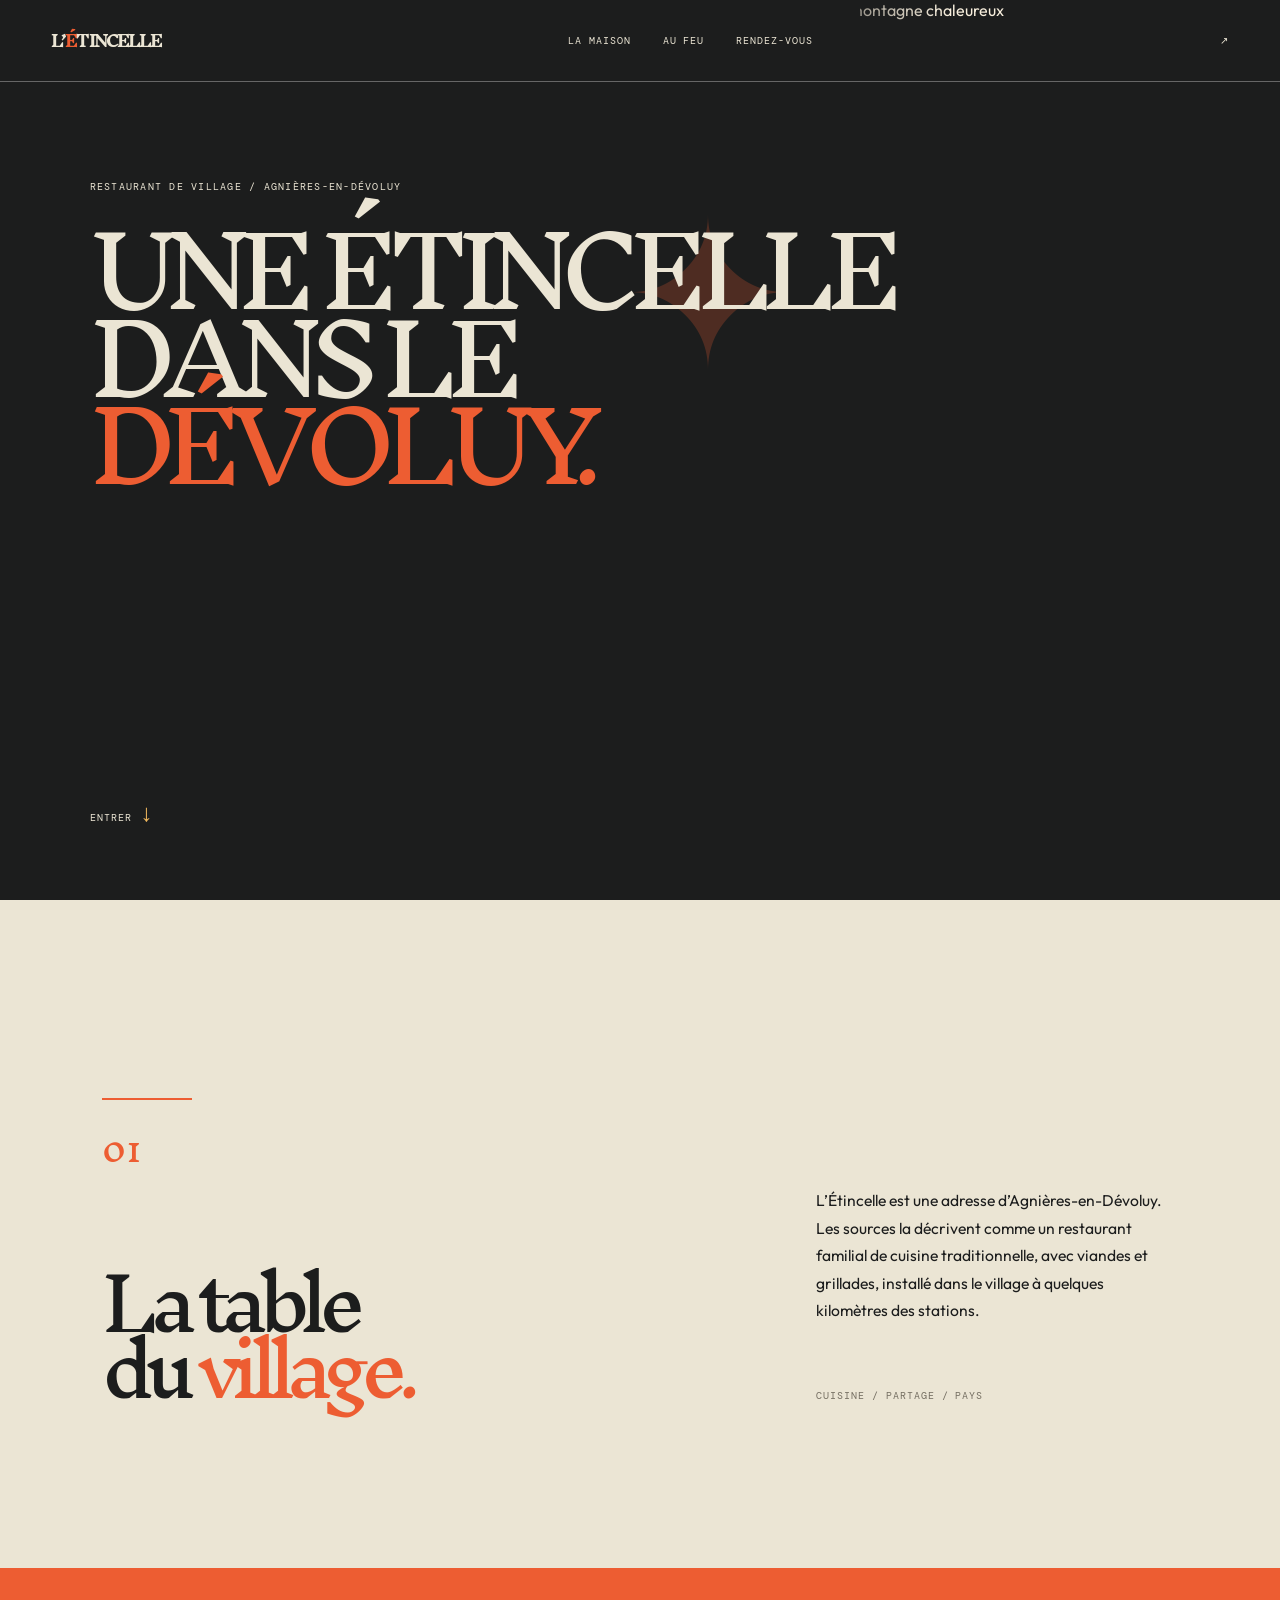
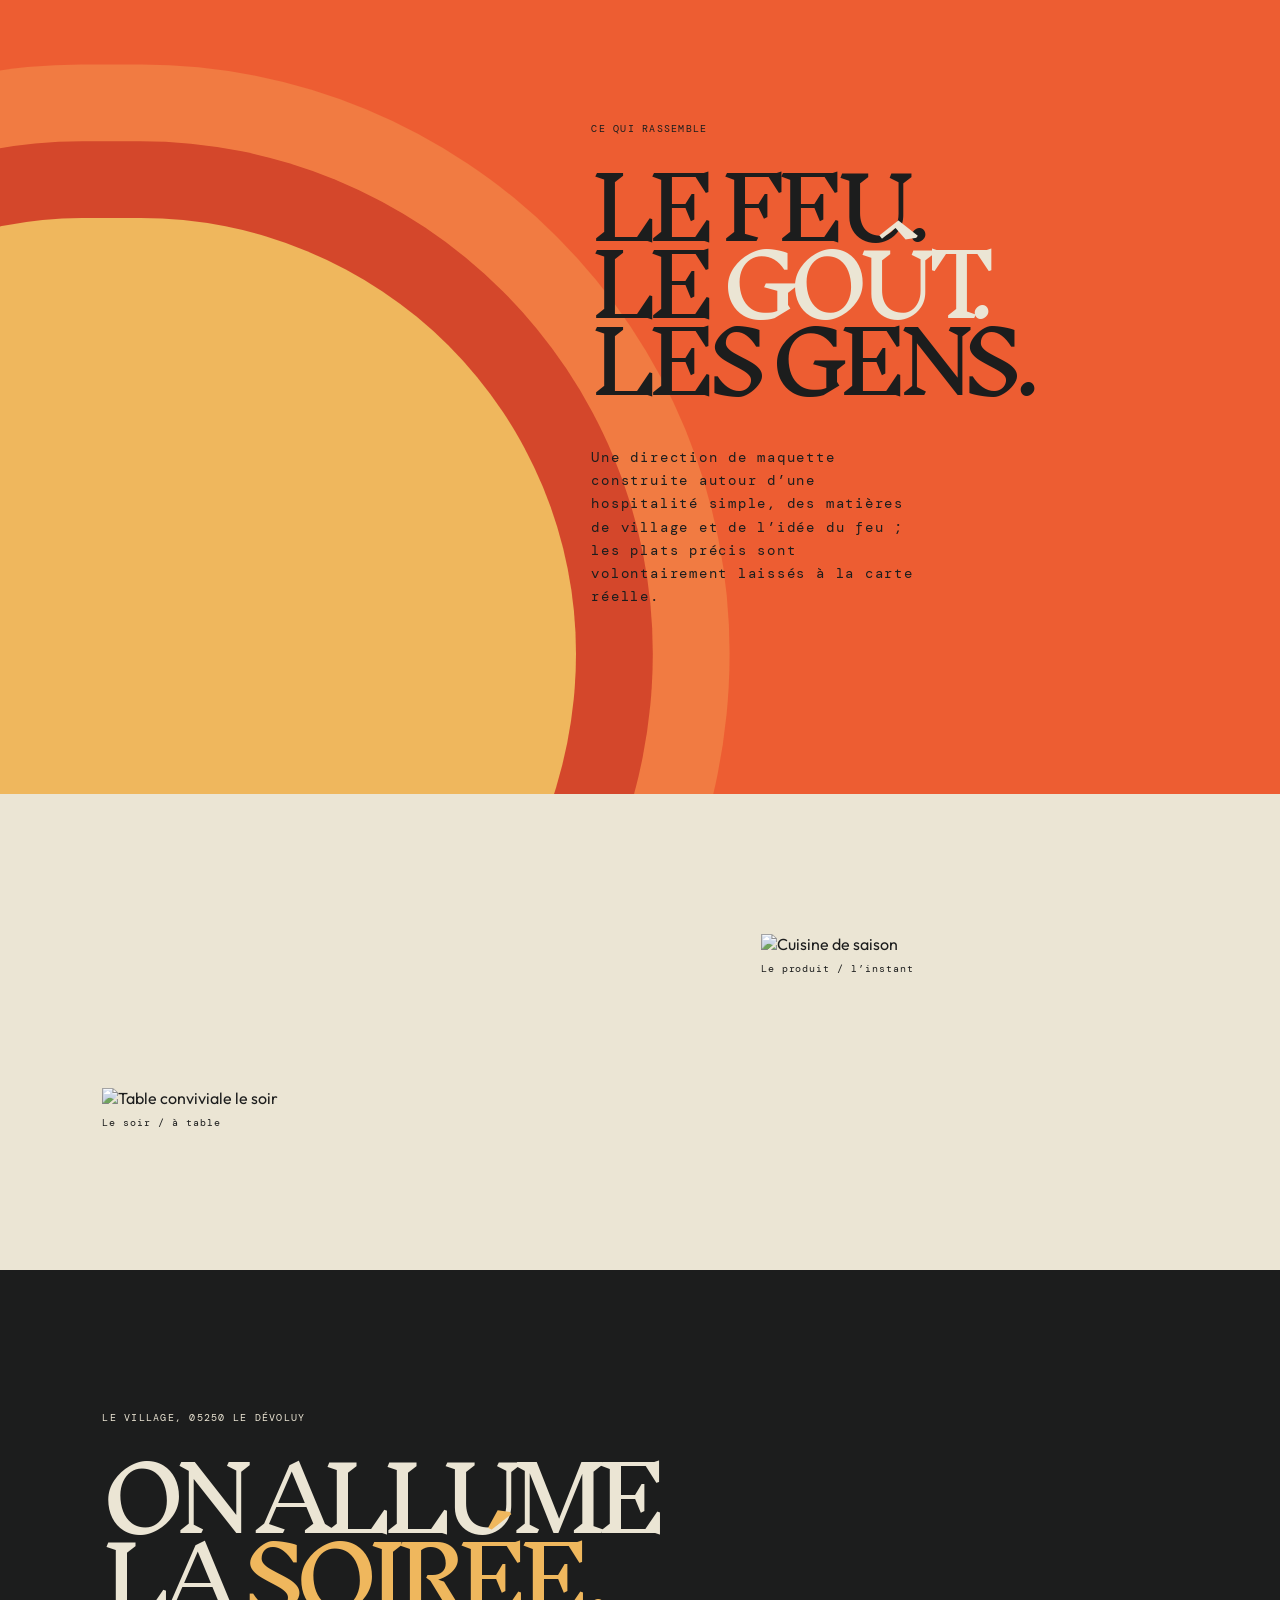
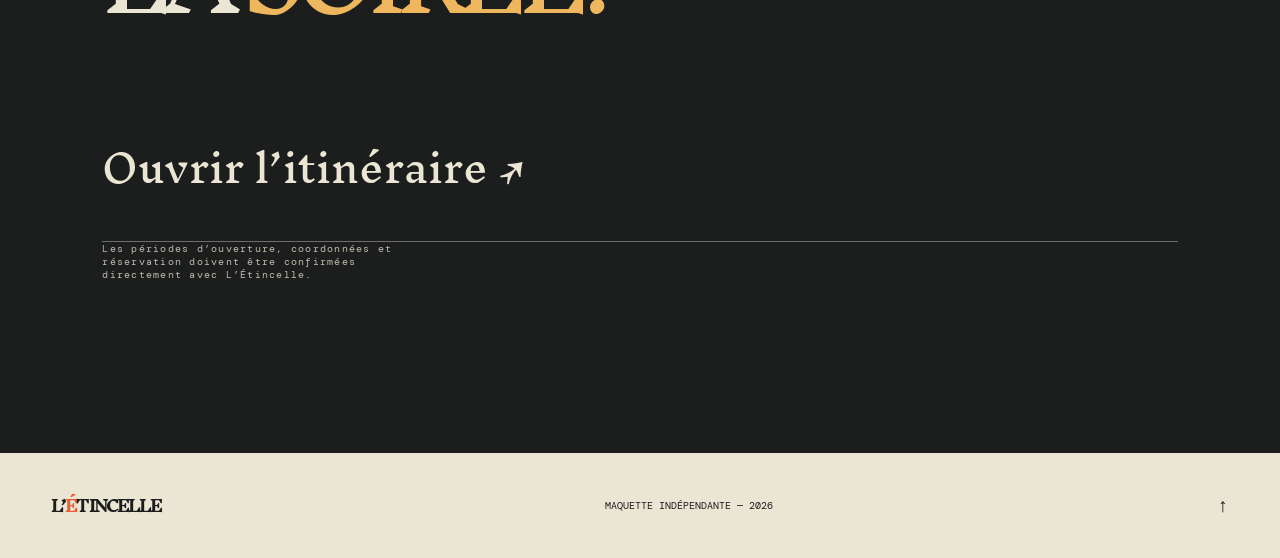
==== index.html @ 437fc4f2 "feat: publish L Etincelle independent showcase" ====
<!doctype html><html lang="fr"><head><meta charset="utf-8"><meta name="viewport" content="width=device-width,initial-scale=1"><meta name="description" content="Maquette indépendante L'Étincelle, Le Dévoluy."><title>L'Étincelle — Le Dévoluy</title><link rel="preconnect" href="https://images.unsplash.com"><link rel="preconnect" href="https://fonts.googleapis.com"><link rel="preconnect" href="https://fonts.gstatic.com" crossorigin><link href="https://fonts.googleapis.com/css2?family=DM+Mono&family=Inknut+Antiqua:wght@400;600;700&family=Outfit:wght@400;500;700&display=swap" rel="stylesheet"><link rel="stylesheet" href="style.css"></head><body><header><a class="logo" href="#top">L’<span>É</span>TINCELLE</a><nav><a href="#maison">La maison</a><a href="#feu">Au feu</a><a href="#rendezvous">Rendez-vous</a></nav><a href="#rendezvous">↗</a></header><main id="top"><section class="hero"><div class="flare" aria-hidden="true">✦</div><p>RESTAURANT DE VILLAGE / AGNIÈRES-EN-DÉVOLUY</p><h1>UNE ÉTINCELLE<br>DANS LE<br><em>DÉVOLUY.</em></h1><figure><img src="https://images.unsplash.com/photo-1541544741938-0af808871cc0?auto=format&fit=crop&w=1800&q=85" alt="Restaurant de montagne chaleureux" fetchpriority="high"></figure><a href="#maison">Entrer <b>↓</b></a></section><section id="maison" class="house"><div><p class="mark">01</p><h2>La table<br>du <em>village.</em></h2></div><div><p>L’Étincelle est une adresse d’Agnières-en-Dévoluy. Les sources la décrivent comme un restaurant familial de cuisine traditionnelle, avec viandes et grillades, installé dans le village à quelques kilomètres des stations.</p><span>CUISINE / PARTAGE / PAYS</span></div></section><section id="feu" class="fire"><div class="fireball" aria-hidden="true"></div><div><p>CE QUI RASSEMBLE</p><h2>LE FEU.<br>LE <em>GOÛT.</em><br>LES GENS.</h2><p>Une direction de maquette construite autour d’une hospitalité simple, des matières de village et de l’idée du feu ; les plats précis sont volontairement laissés à la carte réelle.</p></div></section><section class="images"><figure><img src="https://images.unsplash.com/photo-1515003197210-e0cd71810b5f?auto=format&fit=crop&w=1200&q=80" alt="Table conviviale le soir" loading="lazy"><figcaption>Le soir / à table</figcaption></figure><figure><img src="https://images.unsplash.com/photo-1547592180-85f173990554?auto=format&fit=crop&w=1200&q=80" alt="Cuisine de saison" loading="lazy"><figcaption>Le produit / l’instant</figcaption></figure></section><section id="rendezvous" class="contact"><p>LE VILLAGE, 05250 LE DÉVOLUY</p><h2>ON ALLUME<br>LA <em>SOIRÉE.</em></h2><a href="https://maps.google.com/?q=L%27Etincelle+Le+D%C3%A9voluy" target="_blank" rel="noopener">Ouvrir l’itinéraire ↗</a><p class="note">Les périodes d’ouverture, coordonnées et réservation doivent être confirmées directement avec L’Étincelle.</p></section></main><footer><a class="logo" href="#top">L’<span>É</span>TINCELLE</a><p>MAQUETTE INDÉPENDANTE — 2026</p><a href="#top">↑</a></footer></body></html>
---- style.css ----
:root{--char:#1c1d1d;--cream:#ebe5d4;--ember:#ed5d32;--gold:#efb75d;--smoke:#746e61}*{box-sizing:border-box}html{scroll-behavior:smooth}body{margin:0;color:var(--char);background:var(--cream);font-family:Outfit,sans-serif;overflow-x:hidden}header{height:82px;position:absolute;z-index:2;width:100%;padding:0 4vw;display:flex;align-items:center;justify-content:space-between;color:var(--cream);border-bottom:1px solid #666}.logo{font:700 1rem "Inknut Antiqua",serif;letter-spacing:-.12em;text-decoration:none;color:inherit}.logo span{color:var(--ember)}nav{display:flex;gap:2rem}nav a,header>a:last-child{font:.61rem "DM Mono",monospace;letter-spacing:.1em;text-transform:uppercase;color:inherit;text-decoration:none}.hero{min-height:100vh;background:var(--char);color:var(--cream);padding:20vh 7vw;position:relative;overflow:hidden}.hero>p,.fire>div>p,.contact>p{font:.6rem "DM Mono",monospace;letter-spacing:.13em;margin:0 0 2rem}.hero h1,.house h2,.fire h2,.contact h2{font:400 clamp(3.4rem,7.6vw,8.5rem)/.9 "Inknut Antiqua",serif;letter-spacing:-.12em;margin:0;position:relative;z-index:1}.hero h1 em,.house h2 em,.fire h2 em,.contact h2 em{font-style:normal;color:var(--ember)}.hero figure{margin:0;position:absolute;right:0;bottom:0;width:43%;height:100%;clip-path:polygon(24% 0,100% 0,100% 100%,0 100%)}.hero figure:after{content:"";inset:0;position:absolute;background:linear-gradient(90deg,var(--char),transparent 40%)}.hero img{width:100%;height:100%;object-fit:cover;filter:grayscale(.6) sepia(.2)}.hero>a{position:absolute;bottom:8vh;color:var(--cream);text-decoration:none;font:.65rem "DM Mono",monospace;text-transform:uppercase;letter-spacing:.1em}.hero>a b{font-size:1.5rem;color:var(--gold)}.flare{position:absolute;right:38%;top:18%;font-size:16vw;color:var(--ember);opacity:.24}.house{padding:13vw 8vw;display:grid;grid-template-columns:1.1fr .65fr;gap:8vw}.mark{font:2rem "Inknut Antiqua",serif;color:var(--ember);border-top:2px solid var(--ember);width:90px;padding-top:.5rem}.house h2{font-size:clamp(3.4rem,5.7vw,6.2rem);margin-top:5rem}.house>div:last-child{align-self:end}.house>div:last-child p{font-size:.98rem;line-height:1.75}.house span{font:.6rem "DM Mono",monospace;letter-spacing:.1em;color:var(--smoke);display:block;margin-top:4rem}.fire{background:var(--ember);color:var(--char);min-height:740px;padding:12vw 12vw;display:flex;justify-content:flex-end;position:relative;overflow:hidden}.fire>div:last-child{position:relative;z-index:1;width:55%}.fire h2{font-size:clamp(3.5rem,6.7vw,7.5rem)}.fire h2 em{color:var(--cream)}.fire>div>p:last-child{max-width:340px;font-size:.85rem;line-height:1.7;margin-top:3rem}.fireball{position:absolute;width:70vw;aspect-ratio:1;border-radius:48% 52% 55% 45%;background:var(--gold);left:-25vw;bottom:-25vw;box-shadow:0 0 0 6vw #d4472b,0 0 0 12vw #f17b42}.images{padding:11vw 8vw;display:grid;grid-template-columns:1fr .75fr;gap:8vw;align-items:end}.images figure{margin:0}.images figure:last-child{margin-bottom:12vw}.images img{width:100%;height:34vw;object-fit:cover;filter:saturate(.6)}figcaption{font:.6rem "DM Mono",monospace;letter-spacing:.1em;margin-top:.5rem}.contact{background:var(--char);color:var(--cream);padding:11vw 8vw}.contact h2{font-size:clamp(3.4rem,7vw,8rem)}.contact h2 em{color:var(--gold)}.contact>a{display:block;color:var(--cream);font:400 clamp(1.3rem,3vw,3rem) "Inknut Antiqua",serif;text-decoration:none;border-bottom:1px solid #6d6e6b;padding:1.5rem 0;margin-top:6vw}.note{max-width:300px;color:#bebbae;font-size:.7rem;line-height:1.7;margin:2rem 0 0 auto}footer{display:flex;justify-content:space-between;align-items:center;padding:2rem 4vw;font:.6rem "DM Mono",monospace}footer>a:last-child{color:inherit;text-decoration:none;font-size:1.2rem}@media(max-width:700px){header{height:65px;padding:0 7vw}nav{display:none}.hero{padding:23vh 7vw}.hero h1{font-size:4rem}.hero figure{width:72%;opacity:.65}.flare{right:-8%;top:10%;font-size:35vw}.house{display:block;padding:18vw 7vw}.house h2{font-size:3.8rem;margin-top:3rem}.house>div:last-child{margin-top:5rem}.fire{padding:18vw 7vw;min-height:620px;display:block}.fire>div:last-child{width:100%;position:relative;z-index:1}.fire h2{font-size:4rem}.fireball{width:130vw;left:-75vw;bottom:-12vw}.images{padding:18vw 7vw;gap:4vw}.images img{height:66vw}.contact{padding:18vw 7vw}.contact h2{font-size:3.7rem}.contact>a{margin-top:12vw}.note{margin-left:0}footer{display:block;padding:7vw}footer p{margin:1rem 0}}
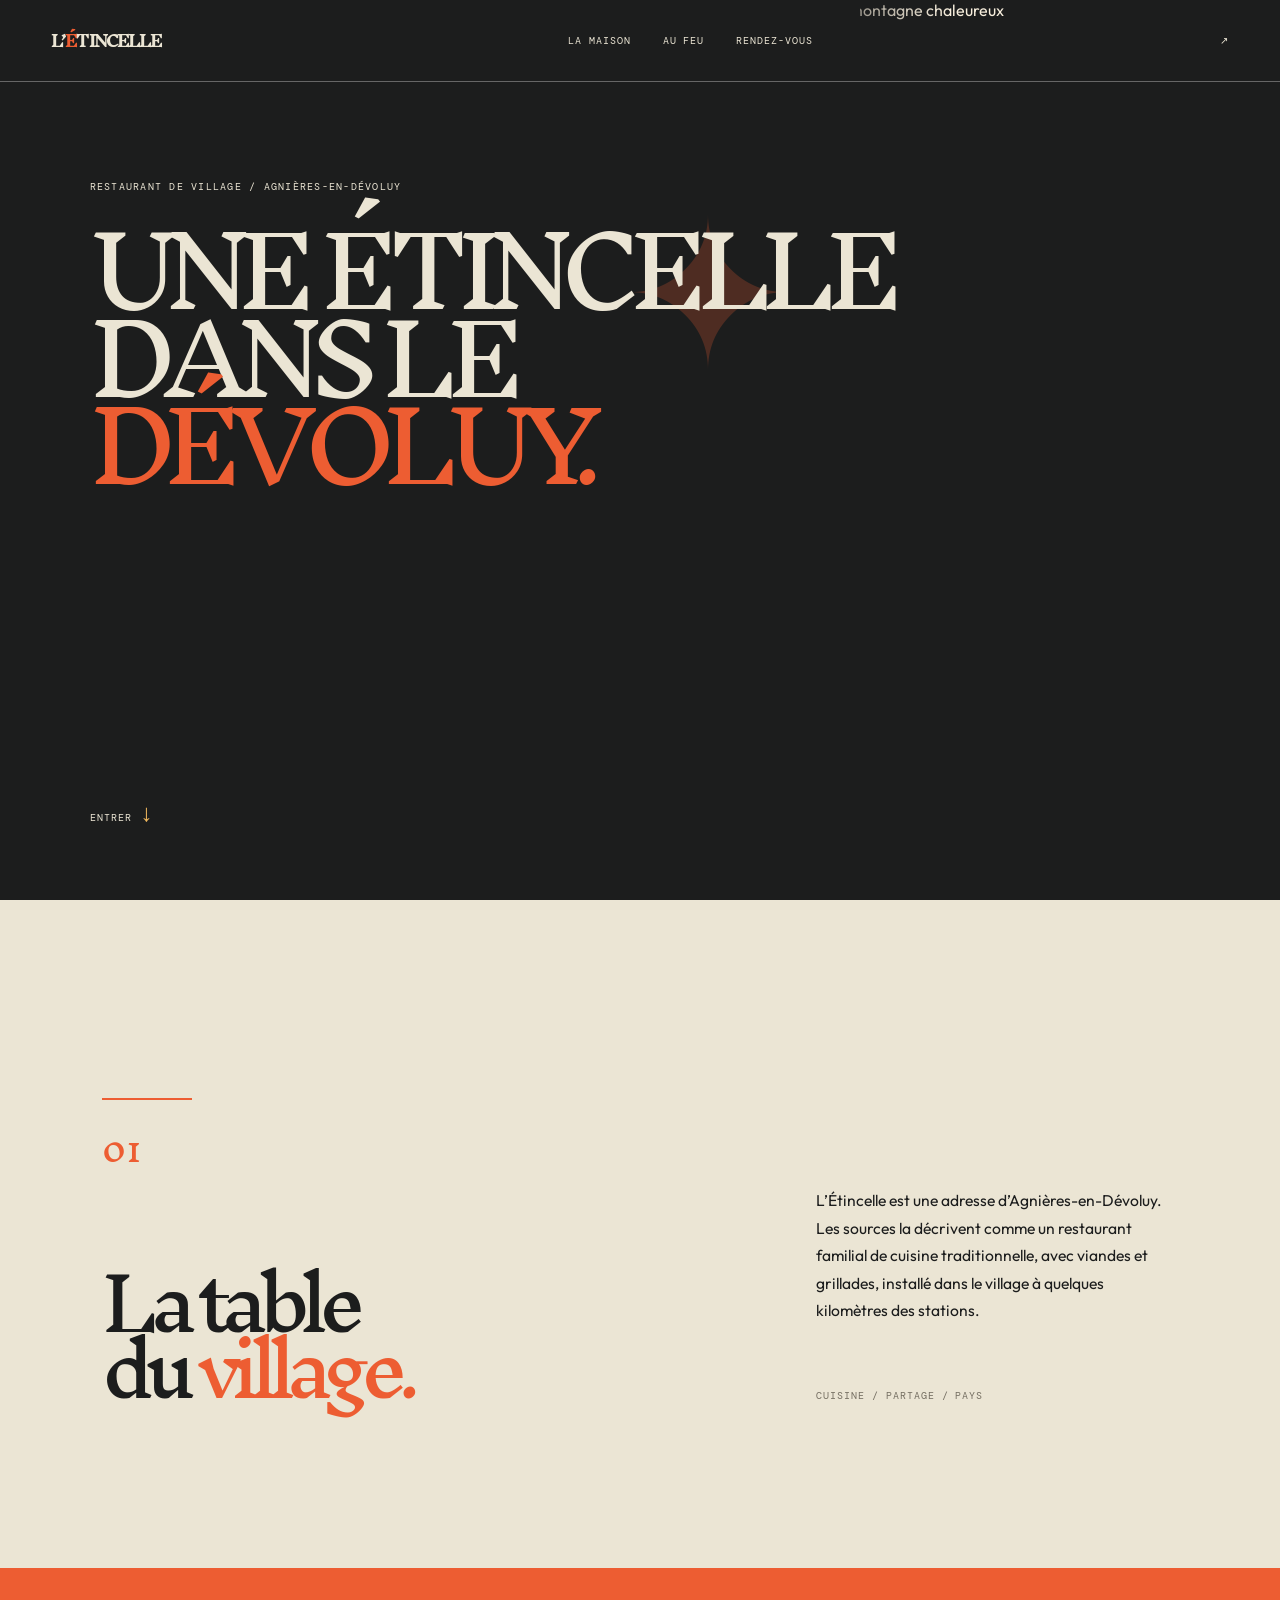
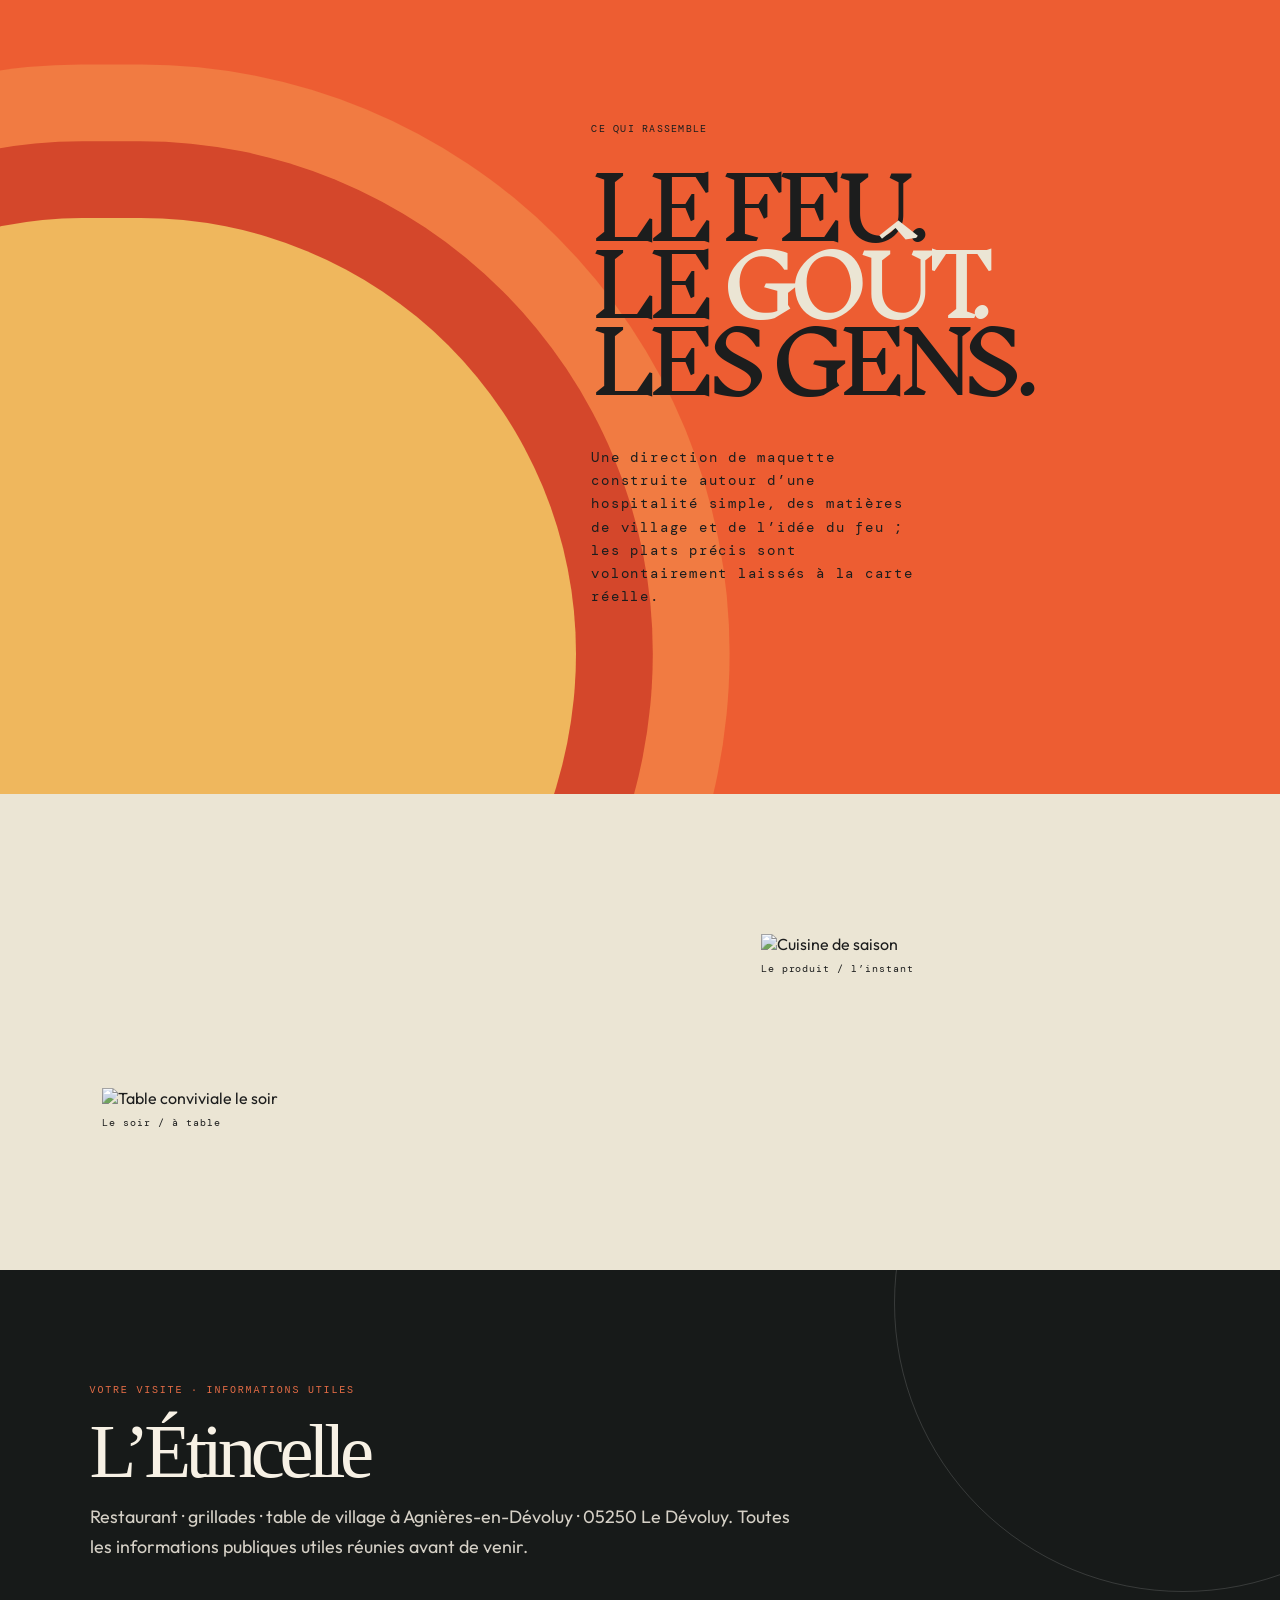
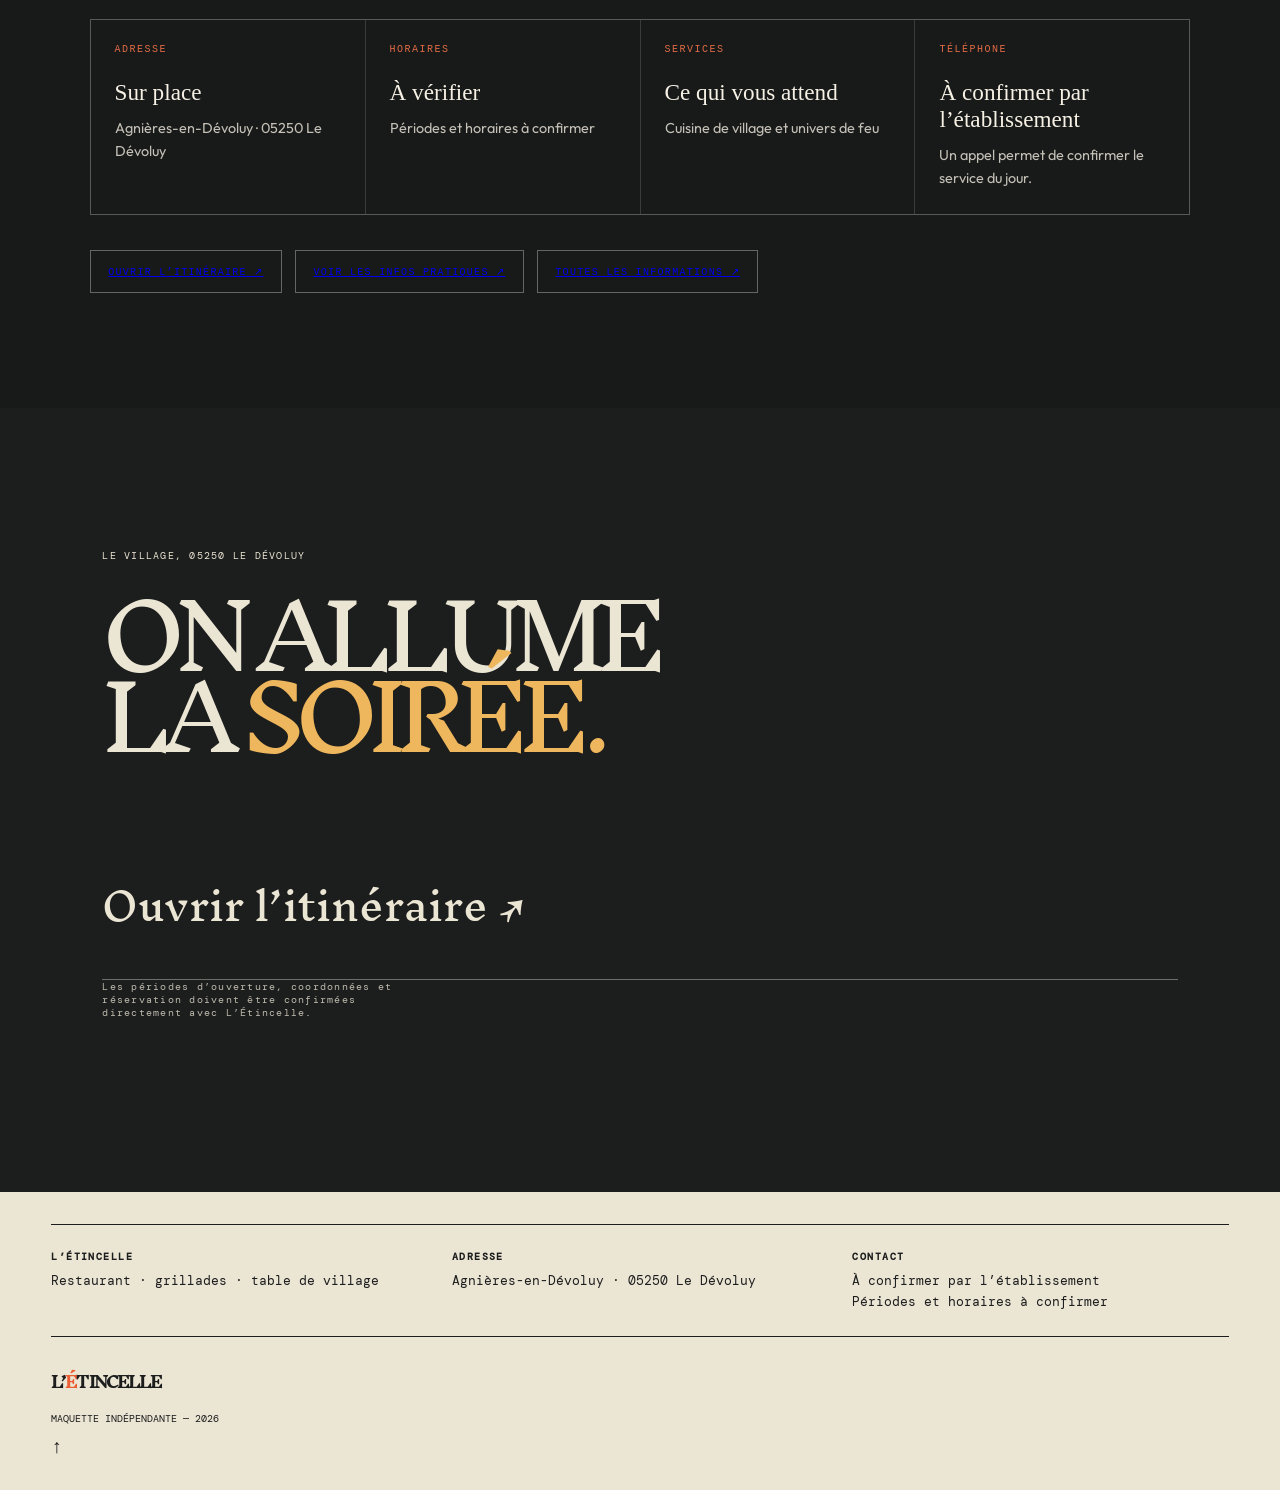
==== commit bb36ed45: "Complete practical information and local footer" ====
--- a/index.html
+++ b/index.html
@@ -1 +1,110 @@
-<!doctype html><html lang="fr"><head><meta charset="utf-8"><meta name="viewport" content="width=device-width,initial-scale=1"><meta name="description" content="Maquette indépendante L'Étincelle, Le Dévoluy."><title>L'Étincelle — Le Dévoluy</title><link rel="preconnect" href="https://images.unsplash.com"><link rel="preconnect" href="https://fonts.googleapis.com"><link rel="preconnect" href="https://fonts.gstatic.com" crossorigin><link href="https://fonts.googleapis.com/css2?family=DM+Mono&family=Inknut+Antiqua:wght@400;600;700&family=Outfit:wght@400;500;700&display=swap" rel="stylesheet"><link rel="stylesheet" href="style.css"></head><body><header><a class="logo" href="#top">L’<span>É</span>TINCELLE</a><nav><a href="#maison">La maison</a><a href="#feu">Au feu</a><a href="#rendezvous">Rendez-vous</a></nav><a href="#rendezvous">↗</a></header><main id="top"><section class="hero"><div class="flare" aria-hidden="true">✦</div><p>RESTAURANT DE VILLAGE / AGNIÈRES-EN-DÉVOLUY</p><h1>UNE ÉTINCELLE<br>DANS LE<br><em>DÉVOLUY.</em></h1><figure><img src="https://images.unsplash.com/photo-1541544741938-0af808871cc0?auto=format&fit=crop&w=1800&q=85" alt="Restaurant de montagne chaleureux" fetchpriority="high"></figure><a href="#maison">Entrer <b>↓</b></a></section><section id="maison" class="house"><div><p class="mark">01</p><h2>La table<br>du <em>village.</em></h2></div><div><p>L’Étincelle est une adresse d’Agnières-en-Dévoluy. Les sources la décrivent comme un restaurant familial de cuisine traditionnelle, avec viandes et grillades, installé dans le village à quelques kilomètres des stations.</p><span>CUISINE / PARTAGE / PAYS</span></div></section><section id="feu" class="fire"><div class="fireball" aria-hidden="true"></div><div><p>CE QUI RASSEMBLE</p><h2>LE FEU.<br>LE <em>GOÛT.</em><br>LES GENS.</h2><p>Une direction de maquette construite autour d’une hospitalité simple, des matières de village et de l’idée du feu ; les plats précis sont volontairement laissés à la carte réelle.</p></div></section><section class="images"><figure><img src="https://images.unsplash.com/photo-1515003197210-e0cd71810b5f?auto=format&fit=crop&w=1200&q=80" alt="Table conviviale le soir" loading="lazy"><figcaption>Le soir / à table</figcaption></figure><figure><img src="https://images.unsplash.com/photo-1547592180-85f173990554?auto=format&fit=crop&w=1200&q=80" alt="Cuisine de saison" loading="lazy"><figcaption>Le produit / l’instant</figcaption></figure></section><section id="rendezvous" class="contact"><p>LE VILLAGE, 05250 LE DÉVOLUY</p><h2>ON ALLUME<br>LA <em>SOIRÉE.</em></h2><a href="https://maps.google.com/?q=L%27Etincelle+Le+D%C3%A9voluy" target="_blank" rel="noopener">Ouvrir l’itinéraire ↗</a><p class="note">Les périodes d’ouverture, coordonnées et réservation doivent être confirmées directement avec L’Étincelle.</p></section></main><footer><a class="logo" href="#top">L’<span>É</span>TINCELLE</a><p>MAQUETTE INDÉPENDANTE — 2026</p><a href="#top">↑</a></footer></body></html>
+<!doctype html>
+<html lang="fr">
+  <head>
+    <meta charset="utf-8" />
+    <meta name="viewport" content="width=device-width,initial-scale=1" />
+    <meta
+      name="description"
+      content="Maquette indépendante L'Étincelle, Le Dévoluy."
+    />
+    <title>L'Étincelle — Le Dévoluy</title>
+    <link rel="preconnect" href="https://images.unsplash.com" />
+    <link rel="preconnect" href="https://fonts.googleapis.com" />
+    <link rel="preconnect" href="https://fonts.gstatic.com" crossorigin />
+    <link
+      href="https://fonts.googleapis.com/css2?family=DM+Mono&family=Inknut+Antiqua:wght@400;600;700&family=Outfit:wght@400;500;700&display=swap"
+      rel="stylesheet"
+    />
+    <link rel="stylesheet" href="style.css" />
+  </head>
+  <body>
+    <header>
+      <a class="logo" href="#top">L’<span>É</span>TINCELLE</a>
+      <nav>
+        <a href="#maison">La maison</a><a href="#feu">Au feu</a
+        ><a href="#rendezvous">Rendez-vous</a>
+      </nav>
+      <a href="#rendezvous">↗</a>
+    </header>
+    <main id="top">
+      <section class="hero">
+        <div class="flare" aria-hidden="true">✦</div>
+        <p>RESTAURANT DE VILLAGE / AGNIÈRES-EN-DÉVOLUY</p>
+        <h1>UNE ÉTINCELLE<br />DANS LE<br /><em>DÉVOLUY.</em></h1>
+        <figure>
+          <img
+            src="https://images.unsplash.com/photo-1541544741938-0af808871cc0?auto=format&fit=crop&w=1800&q=85"
+            alt="Restaurant de montagne chaleureux"
+            fetchpriority="high"
+          />
+        </figure>
+        <a href="#maison">Entrer <b>↓</b></a>
+      </section>
+      <section id="maison" class="house">
+        <div>
+          <p class="mark">01</p>
+          <h2>La table<br />du <em>village.</em></h2>
+        </div>
+        <div>
+          <p>
+            L’Étincelle est une adresse d’Agnières-en-Dévoluy. Les sources la
+            décrivent comme un restaurant familial de cuisine traditionnelle,
+            avec viandes et grillades, installé dans le village à quelques
+            kilomètres des stations.
+          </p>
+          <span>CUISINE / PARTAGE / PAYS</span>
+        </div>
+      </section>
+      <section id="feu" class="fire">
+        <div class="fireball" aria-hidden="true"></div>
+        <div>
+          <p>CE QUI RASSEMBLE</p>
+          <h2>LE FEU.<br />LE <em>GOÛT.</em><br />LES GENS.</h2>
+          <p>
+            Une direction de maquette construite autour d’une hospitalité
+            simple, des matières de village et de l’idée du feu ; les plats
+            précis sont volontairement laissés à la carte réelle.
+          </p>
+        </div>
+      </section>
+      <section class="images">
+        <figure>
+          <img
+            src="https://images.unsplash.com/photo-1515003197210-e0cd71810b5f?auto=format&fit=crop&w=1200&q=80"
+            alt="Table conviviale le soir"
+            loading="lazy"
+          />
+          <figcaption>Le soir / à table</figcaption>
+        </figure>
+        <figure>
+          <img
+            src="https://images.unsplash.com/photo-1547592180-85f173990554?auto=format&fit=crop&w=1200&q=80"
+            alt="Cuisine de saison"
+            loading="lazy"
+          />
+          <figcaption>Le produit / l’instant</figcaption>
+        </figure>
+      </section>
+      <section id="rendezvous" class="contact">
+        <p>LE VILLAGE, 05250 LE DÉVOLUY</p>
+        <h2>ON ALLUME<br />LA <em>SOIRÉE.</em></h2>
+        <a
+          href="https://maps.google.com/?q=L%27Etincelle+Le+D%C3%A9voluy"
+          target="_blank"
+          rel="noopener"
+          >Ouvrir l’itinéraire ↗</a
+        >
+        <p class="note">
+          Les périodes d’ouverture, coordonnées et réservation doivent être
+          confirmées directement avec L’Étincelle.
+        </p>
+      </section>
+    </main>
+    <footer>
+      <a class="logo" href="#top">L’<span>É</span>TINCELLE</a>
+      <p>MAQUETTE INDÉPENDANTE — 2026</p>
+      <a href="#top">↑</a>
+    </footer>
+<script src="site-enhance.js"></script>
+</body>
+</html>
--- a/style.css
+++ b/style.css
@@ -1 +1,586 @@
-:root{--char:#1c1d1d;--cream:#ebe5d4;--ember:#ed5d32;--gold:#efb75d;--smoke:#746e61}*{box-sizing:border-box}html{scroll-behavior:smooth}body{margin:0;color:var(--char);background:var(--cream);font-family:Outfit,sans-serif;overflow-x:hidden}header{height:82px;position:absolute;z-index:2;width:100%;padding:0 4vw;display:flex;align-items:center;justify-content:space-between;color:var(--cream);border-bottom:1px solid #666}.logo{font:700 1rem "Inknut Antiqua",serif;letter-spacing:-.12em;text-decoration:none;color:inherit}.logo span{color:var(--ember)}nav{display:flex;gap:2rem}nav a,header>a:last-child{font:.61rem "DM Mono",monospace;letter-spacing:.1em;text-transform:uppercase;color:inherit;text-decoration:none}.hero{min-height:100vh;background:var(--char);color:var(--cream);padding:20vh 7vw;position:relative;overflow:hidden}.hero>p,.fire>div>p,.contact>p{font:.6rem "DM Mono",monospace;letter-spacing:.13em;margin:0 0 2rem}.hero h1,.house h2,.fire h2,.contact h2{font:400 clamp(3.4rem,7.6vw,8.5rem)/.9 "Inknut Antiqua",serif;letter-spacing:-.12em;margin:0;position:relative;z-index:1}.hero h1 em,.house h2 em,.fire h2 em,.contact h2 em{font-style:normal;color:var(--ember)}.hero figure{margin:0;position:absolute;right:0;bottom:0;width:43%;height:100%;clip-path:polygon(24% 0,100% 0,100% 100%,0 100%)}.hero figure:after{content:"";inset:0;position:absolute;background:linear-gradient(90deg,var(--char),transparent 40%)}.hero img{width:100%;height:100%;object-fit:cover;filter:grayscale(.6) sepia(.2)}.hero>a{position:absolute;bottom:8vh;color:var(--cream);text-decoration:none;font:.65rem "DM Mono",monospace;text-transform:uppercase;letter-spacing:.1em}.hero>a b{font-size:1.5rem;color:var(--gold)}.flare{position:absolute;right:38%;top:18%;font-size:16vw;color:var(--ember);opacity:.24}.house{padding:13vw 8vw;display:grid;grid-template-columns:1.1fr .65fr;gap:8vw}.mark{font:2rem "Inknut Antiqua",serif;color:var(--ember);border-top:2px solid var(--ember);width:90px;padding-top:.5rem}.house h2{font-size:clamp(3.4rem,5.7vw,6.2rem);margin-top:5rem}.house>div:last-child{align-self:end}.house>div:last-child p{font-size:.98rem;line-height:1.75}.house span{font:.6rem "DM Mono",monospace;letter-spacing:.1em;color:var(--smoke);display:block;margin-top:4rem}.fire{background:var(--ember);color:var(--char);min-height:740px;padding:12vw 12vw;display:flex;justify-content:flex-end;position:relative;overflow:hidden}.fire>div:last-child{position:relative;z-index:1;width:55%}.fire h2{font-size:clamp(3.5rem,6.7vw,7.5rem)}.fire h2 em{color:var(--cream)}.fire>div>p:last-child{max-width:340px;font-size:.85rem;line-height:1.7;margin-top:3rem}.fireball{position:absolute;width:70vw;aspect-ratio:1;border-radius:48% 52% 55% 45%;background:var(--gold);left:-25vw;bottom:-25vw;box-shadow:0 0 0 6vw #d4472b,0 0 0 12vw #f17b42}.images{padding:11vw 8vw;display:grid;grid-template-columns:1fr .75fr;gap:8vw;align-items:end}.images figure{margin:0}.images figure:last-child{margin-bottom:12vw}.images img{width:100%;height:34vw;object-fit:cover;filter:saturate(.6)}figcaption{font:.6rem "DM Mono",monospace;letter-spacing:.1em;margin-top:.5rem}.contact{background:var(--char);color:var(--cream);padding:11vw 8vw}.contact h2{font-size:clamp(3.4rem,7vw,8rem)}.contact h2 em{color:var(--gold)}.contact>a{display:block;color:var(--cream);font:400 clamp(1.3rem,3vw,3rem) "Inknut Antiqua",serif;text-decoration:none;border-bottom:1px solid #6d6e6b;padding:1.5rem 0;margin-top:6vw}.note{max-width:300px;color:#bebbae;font-size:.7rem;line-height:1.7;margin:2rem 0 0 auto}footer{display:flex;justify-content:space-between;align-items:center;padding:2rem 4vw;font:.6rem "DM Mono",monospace}footer>a:last-child{color:inherit;text-decoration:none;font-size:1.2rem}@media(max-width:700px){header{height:65px;padding:0 7vw}nav{display:none}.hero{padding:23vh 7vw}.hero h1{font-size:4rem}.hero figure{width:72%;opacity:.65}.flare{right:-8%;top:10%;font-size:35vw}.house{display:block;padding:18vw 7vw}.house h2{font-size:3.8rem;margin-top:3rem}.house>div:last-child{margin-top:5rem}.fire{padding:18vw 7vw;min-height:620px;display:block}.fire>div:last-child{width:100%;position:relative;z-index:1}.fire h2{font-size:4rem}.fireball{width:130vw;left:-75vw;bottom:-12vw}.images{padding:18vw 7vw;gap:4vw}.images img{height:66vw}.contact{padding:18vw 7vw}.contact h2{font-size:3.7rem}.contact>a{margin-top:12vw}.note{margin-left:0}footer{display:block;padding:7vw}footer p{margin:1rem 0}}
+:root {
+  --char: #1c1d1d;
+  --cream: #ebe5d4;
+  --ember: #ed5d32;
+  --gold: #efb75d;
+  --smoke: #746e61;
+}
+* {
+  box-sizing: border-box;
+}
+html {
+  scroll-behavior: smooth;
+}
+body {
+  margin: 0;
+  color: var(--char);
+  background: var(--cream);
+  font-family: Outfit, sans-serif;
+  overflow-x: hidden;
+}
+header {
+  height: 82px;
+  position: absolute;
+  z-index: 2;
+  width: 100%;
+  padding: 0 4vw;
+  display: flex;
+  align-items: center;
+  justify-content: space-between;
+  color: var(--cream);
+  border-bottom: 1px solid #666;
+}
+.logo {
+  font:
+    700 1rem "Inknut Antiqua",
+    serif;
+  letter-spacing: -0.12em;
+  text-decoration: none;
+  color: inherit;
+}
+.logo span {
+  color: var(--ember);
+}
+nav {
+  display: flex;
+  gap: 2rem;
+}
+nav a,
+header > a:last-child {
+  font:
+    0.61rem "DM Mono",
+    monospace;
+  letter-spacing: 0.1em;
+  text-transform: uppercase;
+  color: inherit;
+  text-decoration: none;
+}
+.hero {
+  min-height: 100vh;
+  background: var(--char);
+  color: var(--cream);
+  padding: 20vh 7vw;
+  position: relative;
+  overflow: hidden;
+}
+.hero > p,
+.fire > div > p,
+.contact > p {
+  font:
+    0.6rem "DM Mono",
+    monospace;
+  letter-spacing: 0.13em;
+  margin: 0 0 2rem;
+}
+.hero h1,
+.house h2,
+.fire h2,
+.contact h2 {
+  font:
+    400 clamp(3.4rem, 7.6vw, 8.5rem)/0.9 "Inknut Antiqua",
+    serif;
+  letter-spacing: -0.12em;
+  margin: 0;
+  position: relative;
+  z-index: 1;
+}
+.hero h1 em,
+.house h2 em,
+.fire h2 em,
+.contact h2 em {
+  font-style: normal;
+  color: var(--ember);
+}
+.hero figure {
+  margin: 0;
+  position: absolute;
+  right: 0;
+  bottom: 0;
+  width: 43%;
+  height: 100%;
+  clip-path: polygon(24% 0, 100% 0, 100% 100%, 0 100%);
+}
+.hero figure:after {
+  content: "";
+  inset: 0;
+  position: absolute;
+  background: linear-gradient(90deg, var(--char), transparent 40%);
+}
+.hero img {
+  width: 100%;
+  height: 100%;
+  object-fit: cover;
+  filter: grayscale(0.6) sepia(0.2);
+}
+.hero > a {
+  position: absolute;
+  bottom: 8vh;
+  color: var(--cream);
+  text-decoration: none;
+  font:
+    0.65rem "DM Mono",
+    monospace;
+  text-transform: uppercase;
+  letter-spacing: 0.1em;
+}
+.hero > a b {
+  font-size: 1.5rem;
+  color: var(--gold);
+}
+.flare {
+  position: absolute;
+  right: 38%;
+  top: 18%;
+  font-size: 16vw;
+  color: var(--ember);
+  opacity: 0.24;
+}
+.house {
+  padding: 13vw 8vw;
+  display: grid;
+  grid-template-columns: 1.1fr 0.65fr;
+  gap: 8vw;
+}
+.mark {
+  font:
+    2rem "Inknut Antiqua",
+    serif;
+  color: var(--ember);
+  border-top: 2px solid var(--ember);
+  width: 90px;
+  padding-top: 0.5rem;
+}
+.house h2 {
+  font-size: clamp(3.4rem, 5.7vw, 6.2rem);
+  margin-top: 5rem;
+}
+.house > div:last-child {
+  align-self: end;
+}
+.house > div:last-child p {
+  font-size: 0.98rem;
+  line-height: 1.75;
+}
+.house span {
+  font:
+    0.6rem "DM Mono",
+    monospace;
+  letter-spacing: 0.1em;
+  color: var(--smoke);
+  display: block;
+  margin-top: 4rem;
+}
+.fire {
+  background: var(--ember);
+  color: var(--char);
+  min-height: 740px;
+  padding: 12vw 12vw;
+  display: flex;
+  justify-content: flex-end;
+  position: relative;
+  overflow: hidden;
+}
+.fire > div:last-child {
+  position: relative;
+  z-index: 1;
+  width: 55%;
+}
+.fire h2 {
+  font-size: clamp(3.5rem, 6.7vw, 7.5rem);
+}
+.fire h2 em {
+  color: var(--cream);
+}
+.fire > div > p:last-child {
+  max-width: 340px;
+  font-size: 0.85rem;
+  line-height: 1.7;
+  margin-top: 3rem;
+}
+.fireball {
+  position: absolute;
+  width: 70vw;
+  aspect-ratio: 1;
+  border-radius: 48% 52% 55% 45%;
+  background: var(--gold);
+  left: -25vw;
+  bottom: -25vw;
+  box-shadow:
+    0 0 0 6vw #d4472b,
+    0 0 0 12vw #f17b42;
+}
+.images {
+  padding: 11vw 8vw;
+  display: grid;
+  grid-template-columns: 1fr 0.75fr;
+  gap: 8vw;
+  align-items: end;
+}
+.images figure {
+  margin: 0;
+}
+.images figure:last-child {
+  margin-bottom: 12vw;
+}
+.images img {
+  width: 100%;
+  height: 34vw;
+  object-fit: cover;
+  filter: saturate(0.6);
+}
+figcaption {
+  font:
+    0.6rem "DM Mono",
+    monospace;
+  letter-spacing: 0.1em;
+  margin-top: 0.5rem;
+}
+.contact {
+  background: var(--char);
+  color: var(--cream);
+  padding: 11vw 8vw;
+}
+.contact h2 {
+  font-size: clamp(3.4rem, 7vw, 8rem);
+}
+.contact h2 em {
+  color: var(--gold);
+}
+.contact > a {
+  display: block;
+  color: var(--cream);
+  font:
+    400 clamp(1.3rem, 3vw, 3rem) "Inknut Antiqua",
+    serif;
+  text-decoration: none;
+  border-bottom: 1px solid #6d6e6b;
+  padding: 1.5rem 0;
+  margin-top: 6vw;
+}
+.note {
+  max-width: 300px;
+  color: #bebbae;
+  font-size: 0.7rem;
+  line-height: 1.7;
+  margin: 2rem 0 0 auto;
+}
+footer {
+  display: flex;
+  justify-content: space-between;
+  align-items: center;
+  padding: 2rem 4vw;
+  font:
+    0.6rem "DM Mono",
+    monospace;
+}
+footer > a:last-child {
+  color: inherit;
+  text-decoration: none;
+  font-size: 1.2rem;
+}
+@media (max-width: 700px) {
+  header {
+    height: 65px;
+    padding: 0 7vw;
+  }
+  nav {
+    display: none;
+  }
+  .hero {
+    padding: 23vh 7vw;
+  }
+  .hero h1 {
+    font-size: 4rem;
+  }
+  .hero figure {
+    width: 72%;
+    opacity: 0.65;
+  }
+  .flare {
+    right: -8%;
+    top: 10%;
+    font-size: 35vw;
+  }
+  .house {
+    display: block;
+    padding: 18vw 7vw;
+  }
+  .house h2 {
+    font-size: 3.8rem;
+    margin-top: 3rem;
+  }
+  .house > div:last-child {
+    margin-top: 5rem;
+  }
+  .fire {
+    padding: 18vw 7vw;
+    min-height: 620px;
+    display: block;
+  }
+  .fire > div:last-child {
+    width: 100%;
+    position: relative;
+    z-index: 1;
+  }
+  .fire h2 {
+    font-size: 4rem;
+  }
+  .fireball {
+    width: 130vw;
+    left: -75vw;
+    bottom: -12vw;
+  }
+  .images {
+    padding: 18vw 7vw;
+    gap: 4vw;
+  }
+  .images img {
+    height: 66vw;
+  }
+  .contact {
+    padding: 18vw 7vw;
+  }
+  .contact h2 {
+    font-size: 3.7rem;
+  }
+  .contact > a {
+    margin-top: 12vw;
+  }
+  .note {
+    margin-left: 0;
+  }
+  footer {
+    display: block;
+    padding: 7vw;
+  }
+  footer p {
+    margin: 1rem 0;
+  }
+}
+main > section {
+  animation: spark-in 0.9s cubic-bezier(0.2, 0.75, 0.2, 1) both;
+}
+main > section:nth-child(2) {
+  animation-delay: 0.1s;
+}
+main > section:nth-child(3) {
+  animation-delay: 0.2s;
+}
+main > section:nth-child(4) {
+  animation-delay: 0.3s;
+}
+a,
+button {
+  transition:
+    transform 0.25s ease,
+    opacity 0.25s ease;
+}
+a:hover,
+button:hover {
+  transform: translateY(-2px);
+}
+@keyframes spark-in {
+  from {
+    opacity: 0;
+    transform: translateY(28px);
+  }
+  to {
+    opacity: 1;
+    transform: none;
+  }
+}
+@media (prefers-reduced-motion: reduce) {
+  main > section {
+    animation: none !important;
+  }
+  a,
+  button {
+    transition: none;
+  }
+}
+/* Scroll-driven reveal pattern adapted from https://codepen.io/oscar-jite/pen/qBzwOVq and the IntersectionObserver API. */
+@supports (animation-timeline: view()) {
+  main > section {
+    animation-timeline: view(block);
+    animation-range: entry 0% cover 34%;
+    animation-iteration-count: 1;
+  }
+}
+.site-details {
+  position: relative;
+  z-index: 2;
+  padding: clamp(4.5rem, 9vw, 10rem) clamp(1.25rem, 7vw, 7rem);
+  background: #171a19;
+  color: #f7f1e5;
+  overflow: hidden;
+}
+.site-details:before {
+  content: "";
+  position: absolute;
+  width: 45vw;
+  height: 45vw;
+  border: 1px solid #ffffff25;
+  border-radius: 50%;
+  right: -15vw;
+  top: -20vw;
+  animation: details-orbit 18s linear infinite;
+}
+.site-details-inner {
+  position: relative;
+  max-width: 1200px;
+  margin: auto;
+}
+.site-details-kicker {
+  font:
+    10px/1.2 ui-monospace,
+    monospace;
+  letter-spacing: 0.18em;
+  text-transform: uppercase;
+  color: var(--accent, #e16b45);
+  margin: 0 0 1.5rem;
+}
+.site-details h2 {
+  font:
+    clamp(2.8rem, 6vw, 7rem)/0.82 Georgia,
+    serif;
+  letter-spacing: -0.07em;
+  margin: 0 0 1rem;
+}
+.site-details h2 em {
+  font-style: italic;
+  color: var(--accent, #e16b45);
+}
+.site-details-intro {
+  font-size: clamp(1rem, 1.4vw, 1.3rem);
+  line-height: 1.7;
+  max-width: 720px;
+  color: #d5d0c6;
+}
+.site-details-grid {
+  display: grid;
+  grid-template-columns: repeat(4, 1fr);
+  gap: 1px;
+  margin-top: 3.5rem;
+  border: 1px solid #ffffff26;
+  background: #ffffff26;
+}
+.site-details-card {
+  min-height: 185px;
+  padding: 1.5rem;
+  background: #171a19;
+}
+.site-details-card small {
+  display: block;
+  font:
+    10px ui-monospace,
+    monospace;
+  letter-spacing: 0.15em;
+  text-transform: uppercase;
+  color: var(--accent, #e16b45);
+  margin-bottom: 1.5rem;
+}
+.site-details-card strong {
+  display: block;
+  font:
+    1.45rem Georgia,
+    serif;
+  margin-bottom: 0.7rem;
+}
+.site-details-card p {
+  margin: 0;
+  color: #c5c0b7;
+  line-height: 1.6;
+  font-size: 0.9rem;
+}
+.site-details-card a {
+  text-decoration: underline;
+  text-underline-offset: 4px;
+}
+.site-details-actions {
+  display: flex;
+  flex-wrap: wrap;
+  gap: 0.8rem;
+  margin-top: 2.2rem;
+}
+.site-details-actions a {
+  display: inline-flex;
+  padding: 0.9rem 1.1rem;
+  border: 1px solid #ffffff55;
+  font:
+    10px ui-monospace,
+    monospace;
+  letter-spacing: 0.13em;
+  text-transform: uppercase;
+  transition:
+    transform 0.25s,
+    background 0.25s;
+}
+.site-details-actions a:hover {
+  background: var(--accent, #e16b45);
+  transform: translateY(-3px);
+}
+footer {
+  position: relative;
+  display: block;
+}
+.footer-local {
+  display: grid;
+  grid-template-columns: 1fr 1fr 1fr;
+  gap: 1.5rem;
+  width: 100%;
+  padding: 1.5rem 0;
+  border-top: 1px solid currentColor;
+  border-bottom: 1px solid currentColor;
+  margin-bottom: 1.5rem;
+  font-size: 0.8rem;
+  line-height: 1.6;
+}
+.footer-local strong {
+  display: block;
+  font-size: 0.65rem;
+  letter-spacing: 0.14em;
+  text-transform: uppercase;
+  margin-bottom: 0.35rem;
+}
+.footer-local a {
+  text-decoration: underline;
+  text-underline-offset: 3px;
+}
+@keyframes details-orbit {
+  to {
+    transform: rotate(360deg);
+  }
+}
+@media (max-width: 800px) {
+  .site-details-grid {
+    grid-template-columns: 1fr 1fr;
+  }
+  .site-details-card {
+    min-height: 155px;
+  }
+  .footer-local {
+    grid-template-columns: 1fr;
+  }
+  .site-details {
+    padding: 4.5rem 7vw;
+  }
+}
+@media (max-width: 520px) {
+  .site-details-grid {
+    grid-template-columns: 1fr;
+  }
+  .site-details-card {
+    min-height: 0;
+  }
+  .site-details h2 {
+    font-size: 14vw;
+  }
+}
+@media (prefers-reduced-motion: reduce) {
+  .site-details:before {
+    animation: none;
+  }
+  .site-details-actions a {
+    transition: none;
+  }
+}
